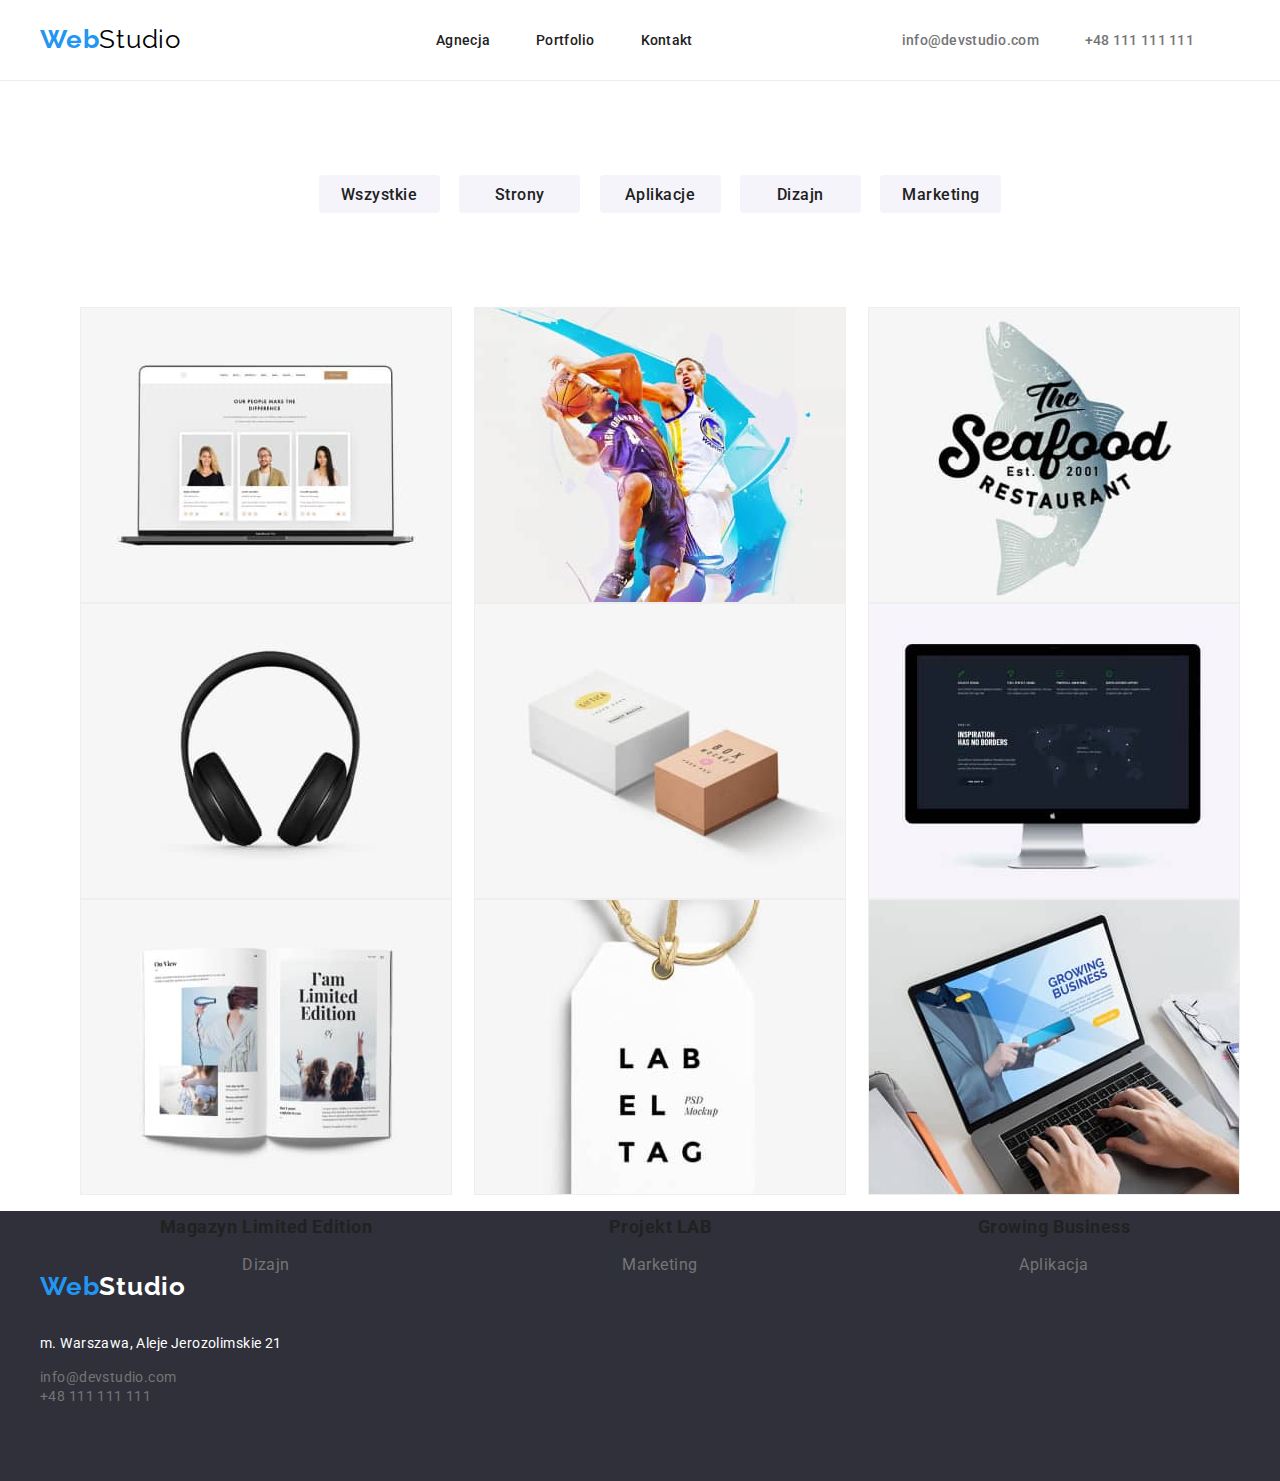
==== portfolio.html @ 0186d542 "Update style.css" ====
<!DOCTYPE html>
<html lang="pl">
  <head>
    <meta charset="UTF-8" />
    <meta http-equiv="X-UA-Compatible" content="IE=edge" />
    <meta name="viewport" content="width=device-width, initial-scale=1.0" />
    <title>Zadanie domowe studentów #1</title>
    <link rel="preconnect" href="https://fonts.googleapis.com" />
    <link rel="preconnect" href="https://fonts.gstatic.com" crossorigin />
    <link
      href="https://fonts.googleapis.com/css2?family=Raleway:wght@700&family=Roboto:wght@400;500;700;900&display=swap"
      rel="stylesheet"
    />
    <link href="css/style.css" rel="stylesheet" />
  </head>
  <body>
    <header class="headercomponents">
      <div class="container">
      <div class="header-wrapper">
      <a class="logo1" href="./index.html" title="WebStudio"
        ><span class="logoblue">Web</span>Studio</a
      >
      <nav class="navpadding">
        <ul class="menu">
          <li><a class="link1" href="/about" title="Agencja">Agnecja</a></li>
          <li>
            <a class="link1" href="portfolio.html" title="Portfolio"
              >Portfolio</a
            >
          </li>
          <li><a class="link1" href="/contact" title="Kontakt">Kontakt</a></li>
        </ul>
      </nav>
      <div class="contact">
        <ul class="menu">
          <li>
            <a class="link2" href="mailto:info@devstudio.com"
              >info@devstudio.com</a
            >
          </li>
          <li><a class="link2" href="tel:+48111111111">+48 111 111 111</a></li>
        </ul>
      </div>
    </div>
    </div>
    </header>

    <main>
      <section class="buttons">
        <div class="container">
          <ul class="list5">
            <li><button class="buttonlist" type="button">Wszystkie</button></li>
            <li><button class="buttonlist" type="button">Strony</button></li>
            <li><button class="buttonlist" type="button">Aplikacje</button></li>
            <li><button class="buttonlist" type="button">Dizajn</button></li>
            <li><button class="buttonlist" type="button">Marketing</button></li>
          </ul>
        </div>
      </section>
      <section>
        <div class="container">
          <!-- ukryć nazwę -->
          <h2 class="h2hide h2components">sekcja bez nazwy</h2>
          <ul class="list6">
            <li class="lioffer">
              <img
                src="images/photo8.jpg"
                width="370"
                height="294"
                alt="przykładowy projekt strony wyświetlany na ekranie laptopa"
              />
              <h3 class="h3portfolio">Technocrack</h3>
              <p class="psection5">Strona internetowa</p>
            </li>
            <li class="lioffer">
              <img
                src="images/photo9.jpg"
                width="370"
                height="294"
                alt="dwóch koszykarzy walczących o piłkę"
              />
              <h3 class="h3portfolio">Grafika New Orlean vs Golden Star</h3>
              <p class="psection5">Dizajn</p>
            </li>
            <li class="lioffer">
              <img
                src="images/photo10.jpg"
                width="370"
                height="294"
                alt="logo restauracji przedstawiające rybę i nazwę Seafood"
              />
              <h3 class="h3portfolio">Restauracja Seafood</h3>
              <p class="psection5">Aplikacja</p>
            </li>
            <li class="lioffer">
              <img
                src="images/photo11.jpg"
                width="370"
                height="294"
                alt="czarne słuchawki bezprzewodowe"
              />
              <h3 class="h3portfolio">Projekt Prime</h3>
              <p class="psection5">Marketing</p>
            </li>
            <li class="lioffer">
              <img
                src="images/photo12.jpg"
                width="370"
                height="294"
                alt="dwa pudełka, jedno białe, drugie brązowe"
              />
              <h3 class="h3portfolio">Projekt Boxes</h3>
              <p class="psection5">Aplikacja</p>
            </li>
            <li class="lioffer">
              <img
                src="images/photo13.jpg"
                width="370"
                height="294"
                alt="monitor komputerowy"
              />
              <h3 class="h3portfolio">Inspiration has no Borders</h3>
              <p class="psection5">Strona internetowa</p>
            </li>
            <li class="lioffer">
              <img
                src="images/photo14.jpg"
                width="370"
                height="294"
                alt="przykładowa rozkładówka katalogu"
              />
              <h3 class="h3portfolio">Magazyn Limited Edition</h3>
              <p class="psection5">Dizajn</p>
            </li>
            <li class="lioffer">
              <img
                src="images/photo15.jpg"
                width="370"
                height="294"
                alt="biała zawieszka z czarnymi literami"
              />
              <h3 class="h3portfolio">Projekt LAB</h3>
              <p class="psection5">Marketing</p>
            </li>
            <li class="lioffer">
              <img
                src="images/photo16.jpg"
                width="370"
                height="294"
                alt="ujęcie dłoni piszących po klawiaturze laptopa"
              />
              <h3 class="h3portfolio">Growing Business</h3>
              <p class="psection5">Aplikacja</p>
            </li>
          </ul>
        </div>
      </section>
    </main>
    <footer class="footercomponents">
      <div class="container">
      <a class="logo2" href="./index.html" title="WebStudio"
        ><span class="logoblue">Web</span>Studio</a
      >
      <address>
        <p class="address1">m. Warszawa, Aleje Jerozolimskie 21</p>
        <ul class="list4">
          <li>
            <a class="link3" href="mailto:info@devstudio.com"
              >info@devstudio.com</a
            >
          </li>
          <li><a class="link3" href="tel:+48111111111">+48 111 111 111</a></li>
        </ul>
      </address>
    </div>
    </footer>

  </body>
</html>
---- css/style.css ----
body {
  font-family: "Roboto", sans-serif;
  color: var(--logo1-color);
  margin: 0;
}

.container {
  margin: 0 auto;
  width: 100%;
  max-width: 1200px;
  padding: 0 15px;
}


.header-wrapper {
  display: flex;
  align-items: center;
  justify-content: space-between;
}

:root {
  --main-color: #ffffff;
  --background-color: #2f303a;
  --background2-color: #f5f4fa;
  --background3-color: #f5f4fa;
  --border-bottom-color: #ececec;
  --logo1-color: #000;
  --main2-color: #2196f3;
  --link1-color: #212121;
  --link2-color: #757575;
  --box-shadow: 0px 4px 4px rgba(0, 0, 0, 0.15);
  --box-shadow2: 0px 1px 3px rgba(0, 0, 0, 0.12),
    0px 1px 1px rgba(0, 0, 0, 0.14), 0px 2px 1px rgba(0, 0, 0, 0.2);
  --button-active-color: #21b4f3;
  --border-color: #eeeeee;
}

.headercomponents {
  color: var(--main-color);
  height: 80px;
  border-bottom-width: 1px;
  border-bottom-style: solid;
  border-bottom-color: var(--border-bottom-color);

}

a:hover {
  color: var(--main2-color);
  transition: all 0.3s;
}

.logo1 {
  font-family: "Raleway";
  font-size: 26px;
  letter-spacing: 0.03em;
  color: var(--logo1-color);
  text-decoration: none;
  padding-top: 24px;
  padding-bottom: 24px;
}

.logoblue {
  font-family: "Raleway";
  font-style: normal;
  font-weight: 700;
  font-size: 26px;
  letter-spacing: 0.03em;
  color: var(--main2-color);
  text-decoration: none;
}

/* .navpadding {
  padding-top: 16px;
  display: flex;
  
}

.contact {
  display: flex;
  padding-top: 16px;
} */

.menu {
  list-style-type: none;
  display: flex;
  flex-grow: 1;
  justify-content: space-between;
}
.list1 {
  list-style-type: none;
  display: flex;
  flex-grow: 1;
  justify-content: space-between;
  gap:calc(10%/ 4);

}

.list2 {
  list-style-type: none;
  display: flex;
  flex-grow: 1;
  justify-content: space-between;
}

.list3 {
  list-style-type: none;
  display: flex;
  flex-grow: 1;
  justify-content: space-between;
  gap:calc(10%/ 4);
}

.list4 {
  list-style-type: none;
  padding: 0%;
  
}


/* .section5 {
  width: 1170px;
  height: 1360px;
} */

.list5 {
  list-style-type: none;
  display: flex;
  justify-content: center;
  gap:calc(10%/ 5);
  margin: 94px;
}

.list6 {
  list-style-type: none;
  display: flex;
  justify-content: space-between;
  flex-wrap: wrap;
  flex-direction: row;
  /* max-width: 50%; */
  /* gap:calc(10% /3) */
}

.link1 {
  font-style: normal;
  font-weight: 500;
  font-size: 14px;
  letter-spacing: 0.02em;
  color: var(--link1-color);
  text-decoration: none;
  list-style-type: none;
  padding-top: 32px;
  padding-left: 46px;
}

.link2 {
  font-style: normal;
  font-weight: 500;
  font-size: 14px;
  letter-spacing: 0.02em;
  color: var(--link2-color);
  text-decoration: none;
  padding-top: 32px;
  padding-right: 46px;
}

.h1components {
  font-size: 44px;
  line-height: 60px;
  letter-spacing: 0.06em;
  color: var(--main-color);
  text-align: center;
  margin-top: auto;
  padding-top: 200px;
}

.section1 {
  background-color: var(--background-color);
}

.buttonmain {
  font-family: "Roboto", sans-serif;
  background-color: var(--main2-color);
  color: var(--main-color);
  font-weight: 700;
  font-size: 16px;
  letter-spacing: 0.06em;
  text-align: center;
  width: 200px;
  height: 50px;
  margin: 30px 500px 200px 500px;
  border: none;
  display: inline-block;
  cursor: pointer;
  box-shadow: var(--box-shadow);
  border-radius: 4px;
}
.buttonmain:active {
  background-color: var(--button-active-color);
}

/* .wrapper {
  display: flex;
} */
.section2 {
  padding-top: 94px;
  padding-bottom: 94px;
  background-color: var(--main-color);
}

.h2hide {
  display: none;
}

.h3left {
  color: var(--link1-color);
  font-weight: 700;
  font-size: 14px;
  letter-spacing: 0.03em;
}

.psection2 {
  font-weight: 400;
  font-size: 14px;
  letter-spacing: 0.03em;
  color: var(--link2-color);
  padding-top: 10px;
}

.h2components {
  font-size: 36px;
  text-align: center;
  letter-spacing: 0.03em;
  color: var(--link1-color);
  /* margin-top: 50px; */
  /* padding-bottom: 50px; */

}

.section3 {
  background-color: var(--main-color);
  padding-top: 94px;
  padding-bottom: 94px;
}

.section4 {
  background-color: var(--background2-color);
  padding-top: 94px;
  padding-bottom: 94px;}

.liteam {
  width: 270px;
  height: 368px;
  background: var(--main-color);
  box-shadow: var(--box-shadow2);
  border-radius: 0px 0px 4px 4px;
}

.psection4 {
  color: var(--link2-color);
  font-weight: 400;
  font-size: 16px;
  text-align: center;
  letter-spacing: 0.03em;
}

.h3center {
  color: var(--link1-color);
  font-size: 16px;
  letter-spacing: 0.03em;
  text-align: center;
  
}

.footercomponents {
  background-color: var(--background-color);
  padding-top: 60px;
  padding-bottom: 60px;
 
  
}

.logo2 {
  font-family: "Raleway";
  font-style: normal;
  font-weight: 700;
  font-size: 26px;
  letter-spacing: 0.03em;
  color: var(--main-color);
  text-decoration: none;
  
}

.logowhite {
  font-family: "Raleway";
  font-style: normal;
  font-weight: 700;
  font-size: 26px;
  letter-spacing: 0.03em;
  color: var(--main2-color);
  text-decoration: none;
}

.link3 {
  font-style: normal;
  font-weight: 400;
  font-size: 14px;
  letter-spacing: 0.03em;
  color: var(--link2-color);
  text-decoration: none;
  
}

.address1 {
  font-style: normal;
  font-weight: 400;
  font-size: 14px;
  letter-spacing: 0.03em;
  color: var(--main-color);
  padding-top: 20px;
}



.buttonlist {
  font-family: "Roboto", sans-serif;
  background-color: var(--background3-color);
  color: var(--link1-color);
  font-weight: 500;
  font-size: 16px;
  letter-spacing: 0.03em;
  text-align: center;
  width: 121px;
  height: 38px;
  border: none;
  display: inline-block;
  cursor: pointer;
  border-radius: 4px;
}

.buttonlist:hover {
  background-color: var(--main2-color);
  color: var(--main-color);
  box-shadow: 0px 4px 4px rgba(0, 0, 0, 0.15);
}

.lioffer {
  width: 370px;
  height: 294px;
  background: var(--main-color);
  border: 1px solid var(--border-color);
}

.h3portfolio {
  color: var(--link1-color);
  font-size: 18px;
  letter-spacing: 0.03em;
  text-align: center;
}

.psection5 {
  color: var(--link2-color);
  font-weight: 400;
  font-size: 16px;
  text-align: center;
  letter-spacing: 0.03em;
}
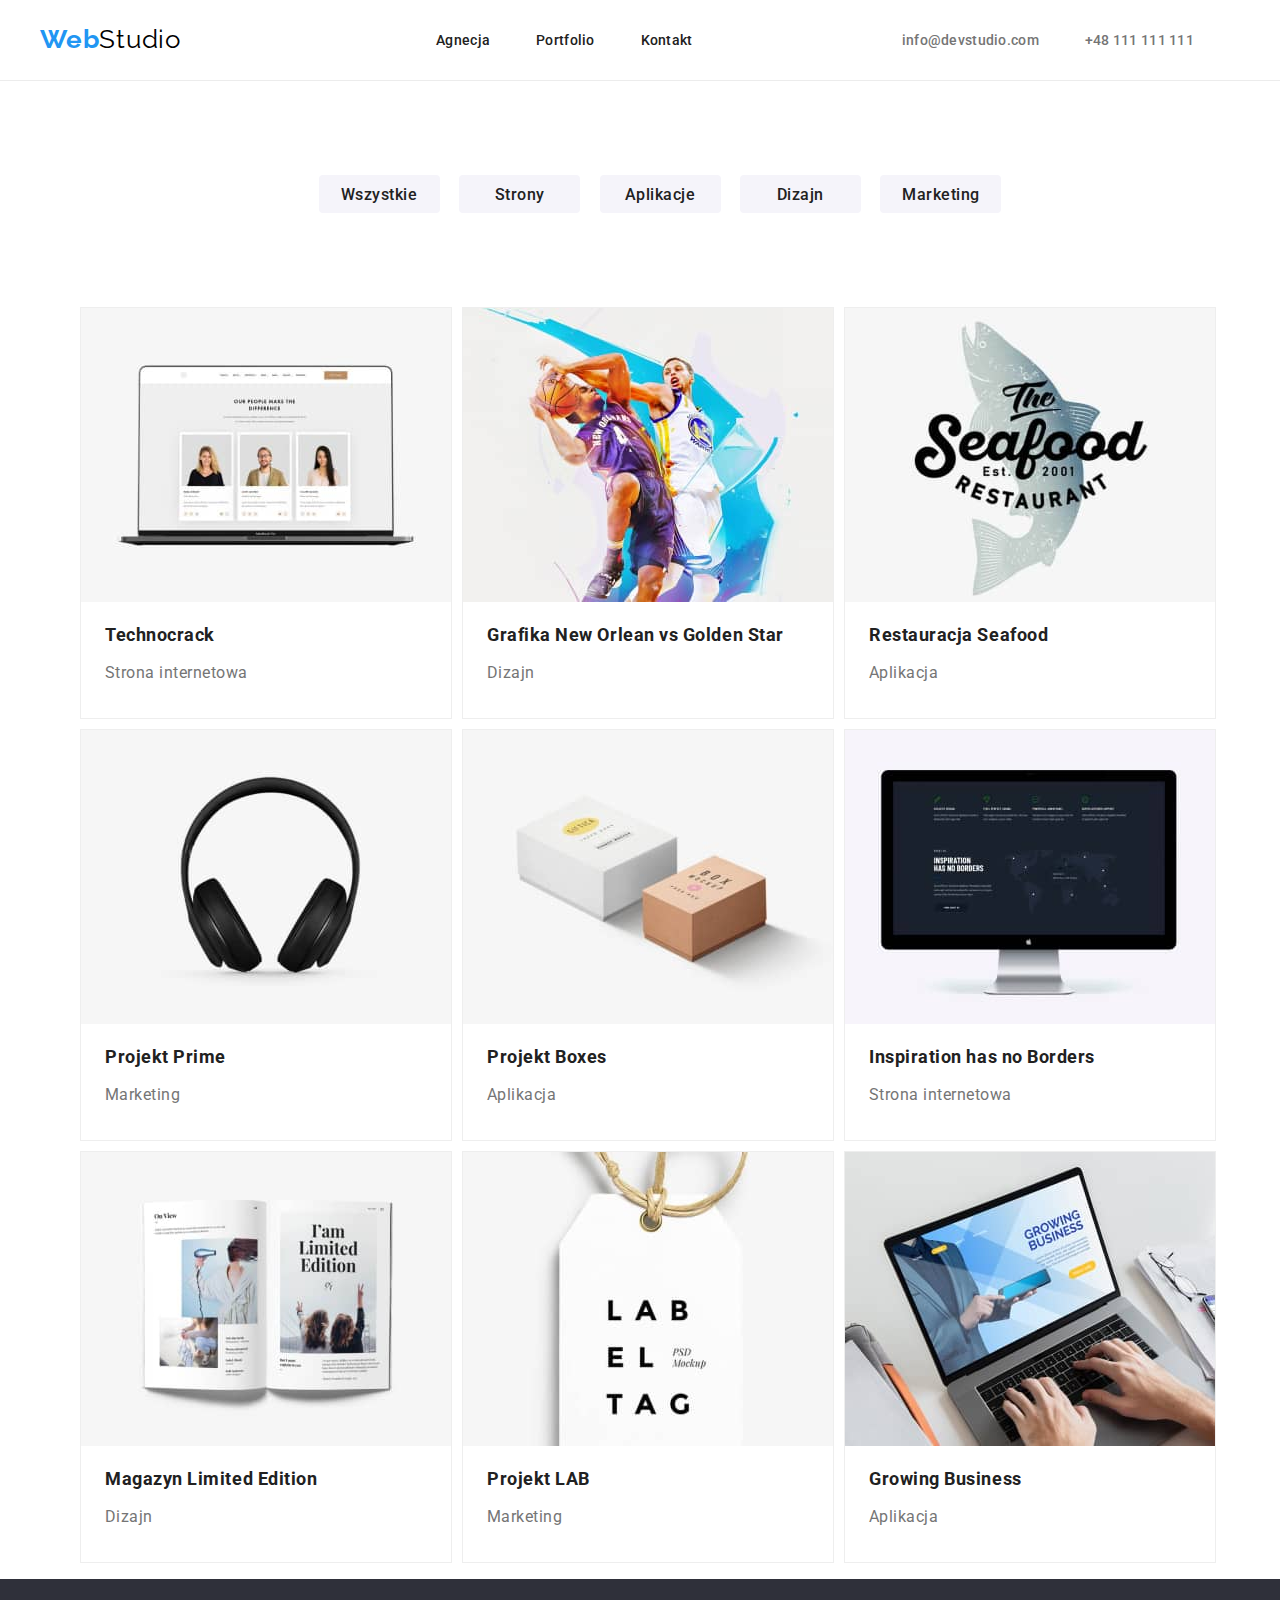
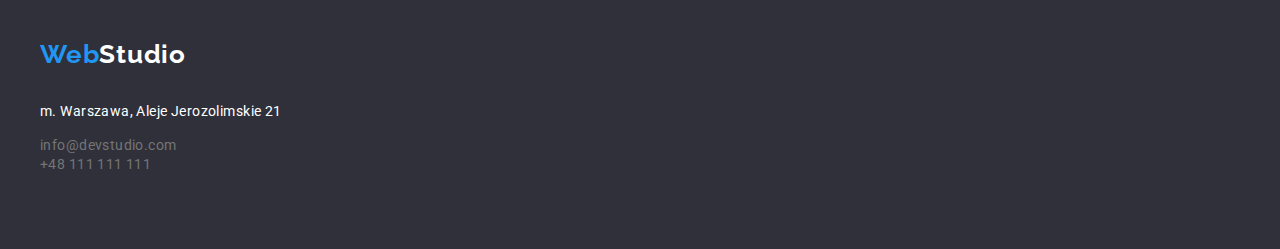
==== commit 9f30dec9: "Update index.html" ====
--- a/portfolio.html
+++ b/portfolio.html
@@ -16,33 +16,39 @@
   <body>
     <header class="headercomponents">
       <div class="container">
-      <div class="header-wrapper">
-      <a class="logo1" href="./index.html" title="WebStudio"
-        ><span class="logoblue">Web</span>Studio</a
-      >
-      <nav class="navpadding">
-        <ul class="menu">
-          <li><a class="link1" href="/about" title="Agencja">Agnecja</a></li>
-          <li>
-            <a class="link1" href="portfolio.html" title="Portfolio"
-              >Portfolio</a
-            >
-          </li>
-          <li><a class="link1" href="/contact" title="Kontakt">Kontakt</a></li>
-        </ul>
-      </nav>
-      <div class="contact">
-        <ul class="menu">
-          <li>
-            <a class="link2" href="mailto:info@devstudio.com"
-              >info@devstudio.com</a
-            >
-          </li>
-          <li><a class="link2" href="tel:+48111111111">+48 111 111 111</a></li>
-        </ul>
+        <div class="header-wrapper">
+          <a class="logo1" href="./index.html" title="WebStudio"
+            ><span class="logoblue">Web</span>Studio</a
+          >
+          <nav class="navpadding">
+            <ul class="menu">
+              <li>
+                <a class="link1" href="/about" title="Agencja">Agnecja</a>
+              </li>
+              <li>
+                <a class="link1" href="portfolio.html" title="Portfolio"
+                  >Portfolio</a
+                >
+              </li>
+              <li>
+                <a class="link1" href="/contact" title="Kontakt">Kontakt</a>
+              </li>
+            </ul>
+          </nav>
+          <div class="contact">
+            <ul class="menu">
+              <li>
+                <a class="link2" href="mailto:info@devstudio.com"
+                  >info@devstudio.com</a
+                >
+              </li>
+              <li>
+                <a class="link2" href="tel:+48111111111">+48 111 111 111</a>
+              </li>
+            </ul>
+          </div>
+        </div>
       </div>
-    </div>
-    </div>
     </header>
 
     <main>
@@ -158,22 +164,23 @@
     </main>
     <footer class="footercomponents">
       <div class="container">
-      <a class="logo2" href="./index.html" title="WebStudio"
-        ><span class="logoblue">Web</span>Studio</a
-      >
-      <address>
-        <p class="address1">m. Warszawa, Aleje Jerozolimskie 21</p>
-        <ul class="list4">
-          <li>
-            <a class="link3" href="mailto:info@devstudio.com"
-              >info@devstudio.com</a
-            >
-          </li>
-          <li><a class="link3" href="tel:+48111111111">+48 111 111 111</a></li>
-        </ul>
-      </address>
-    </div>
+        <a class="logo2" href="./index.html" title="WebStudio"
+          ><span class="logoblue">Web</span>Studio</a
+        >
+        <address>
+          <p class="address1">m. Warszawa, Aleje Jerozolimskie 21</p>
+          <ul class="list4">
+            <li>
+              <a class="link3" href="mailto:info@devstudio.com"
+                >info@devstudio.com</a
+              >
+            </li>
+            <li>
+              <a class="link3" href="tel:+48111111111">+48 111 111 111</a>
+            </li>
+          </ul>
+        </address>
+      </div>
     </footer>
-
   </body>
 </html>
--- a/css/style.css
+++ b/css/style.css
@@ -10,7 +10,6 @@
   max-width: 1200px;
   padding: 0 15px;
 }
-
 
 .header-wrapper {
   display: flex;
@@ -41,7 +40,6 @@
   border-bottom-width: 1px;
   border-bottom-style: solid;
   border-bottom-color: var(--border-bottom-color);
-
 }
 
 a:hover {
@@ -91,8 +89,7 @@
   display: flex;
   flex-grow: 1;
   justify-content: space-between;
-  gap:calc(10%/ 4);
-
+  gap: calc(10% / 4);
 }
 
 .list2 {
@@ -107,15 +104,13 @@
   display: flex;
   flex-grow: 1;
   justify-content: space-between;
-  gap:calc(10%/ 4);
+  gap: calc(10% / 4);
 }
 
 .list4 {
   list-style-type: none;
   padding: 0%;
-  
-}
-
+}
 
 /* .section5 {
   width: 1170px;
@@ -126,18 +121,47 @@
   list-style-type: none;
   display: flex;
   justify-content: center;
-  gap:calc(10%/ 5);
+  gap: calc(10% / 5);
   margin: 94px;
 }
 
 .list6 {
   list-style-type: none;
   display: flex;
-  justify-content: space-between;
+  /* justify-content: space-between; */
   flex-wrap: wrap;
-  flex-direction: row;
+  gap: 10px;
+  /* flex-direction: row; */
+  /* gap:calc((100% - 60px) / 3); */
   /* max-width: 50%; */
   /* gap:calc(10% /3) */
+}
+
+.lioffer {
+  /* width: 370px;
+  height: 294px; */
+  background: var(--main-color);
+  border: 1px solid var(--border-color);
+  padding-bottom: 20px;
+  /* padding-bottom: 150px; */
+  flex-basis: calc((100% - 60px) / 3);
+}
+
+.h3portfolio {
+  color: var(--link1-color);
+  font-size: 18px;
+  letter-spacing: 0.03em;
+  text-align: left;
+  padding-left: 24px;
+}
+
+.psection5 {
+  color: var(--link2-color);
+  font-weight: 400;
+  font-size: 16px;
+  letter-spacing: 0.03em;
+  text-align: left;
+  padding-left: 24px;
 }
 
 .link1 {
@@ -233,7 +257,6 @@
   color: var(--link1-color);
   /* margin-top: 50px; */
   /* padding-bottom: 50px; */
-
 }
 
 .section3 {
@@ -245,7 +268,8 @@
 .section4 {
   background-color: var(--background2-color);
   padding-top: 94px;
-  padding-bottom: 94px;}
+  padding-bottom: 94px;
+}
 
 .liteam {
   width: 270px;
@@ -268,15 +292,12 @@
   font-size: 16px;
   letter-spacing: 0.03em;
   text-align: center;
-  
 }
 
 .footercomponents {
   background-color: var(--background-color);
   padding-top: 60px;
   padding-bottom: 60px;
- 
-  
 }
 
 .logo2 {
@@ -287,7 +308,6 @@
   letter-spacing: 0.03em;
   color: var(--main-color);
   text-decoration: none;
-  
 }
 
 .logowhite {
@@ -307,7 +327,6 @@
   letter-spacing: 0.03em;
   color: var(--link2-color);
   text-decoration: none;
-  
 }
 
 .address1 {
@@ -318,8 +337,6 @@
   color: var(--main-color);
   padding-top: 20px;
 }
-
-
 
 .buttonlist {
   font-family: "Roboto", sans-serif;
@@ -342,25 +359,3 @@
   color: var(--main-color);
   box-shadow: 0px 4px 4px rgba(0, 0, 0, 0.15);
 }
-
-.lioffer {
-  width: 370px;
-  height: 294px;
-  background: var(--main-color);
-  border: 1px solid var(--border-color);
-}
-
-.h3portfolio {
-  color: var(--link1-color);
-  font-size: 18px;
-  letter-spacing: 0.03em;
-  text-align: center;
-}
-
-.psection5 {
-  color: var(--link2-color);
-  font-weight: 400;
-  font-size: 16px;
-  text-align: center;
-  letter-spacing: 0.03em;
-}
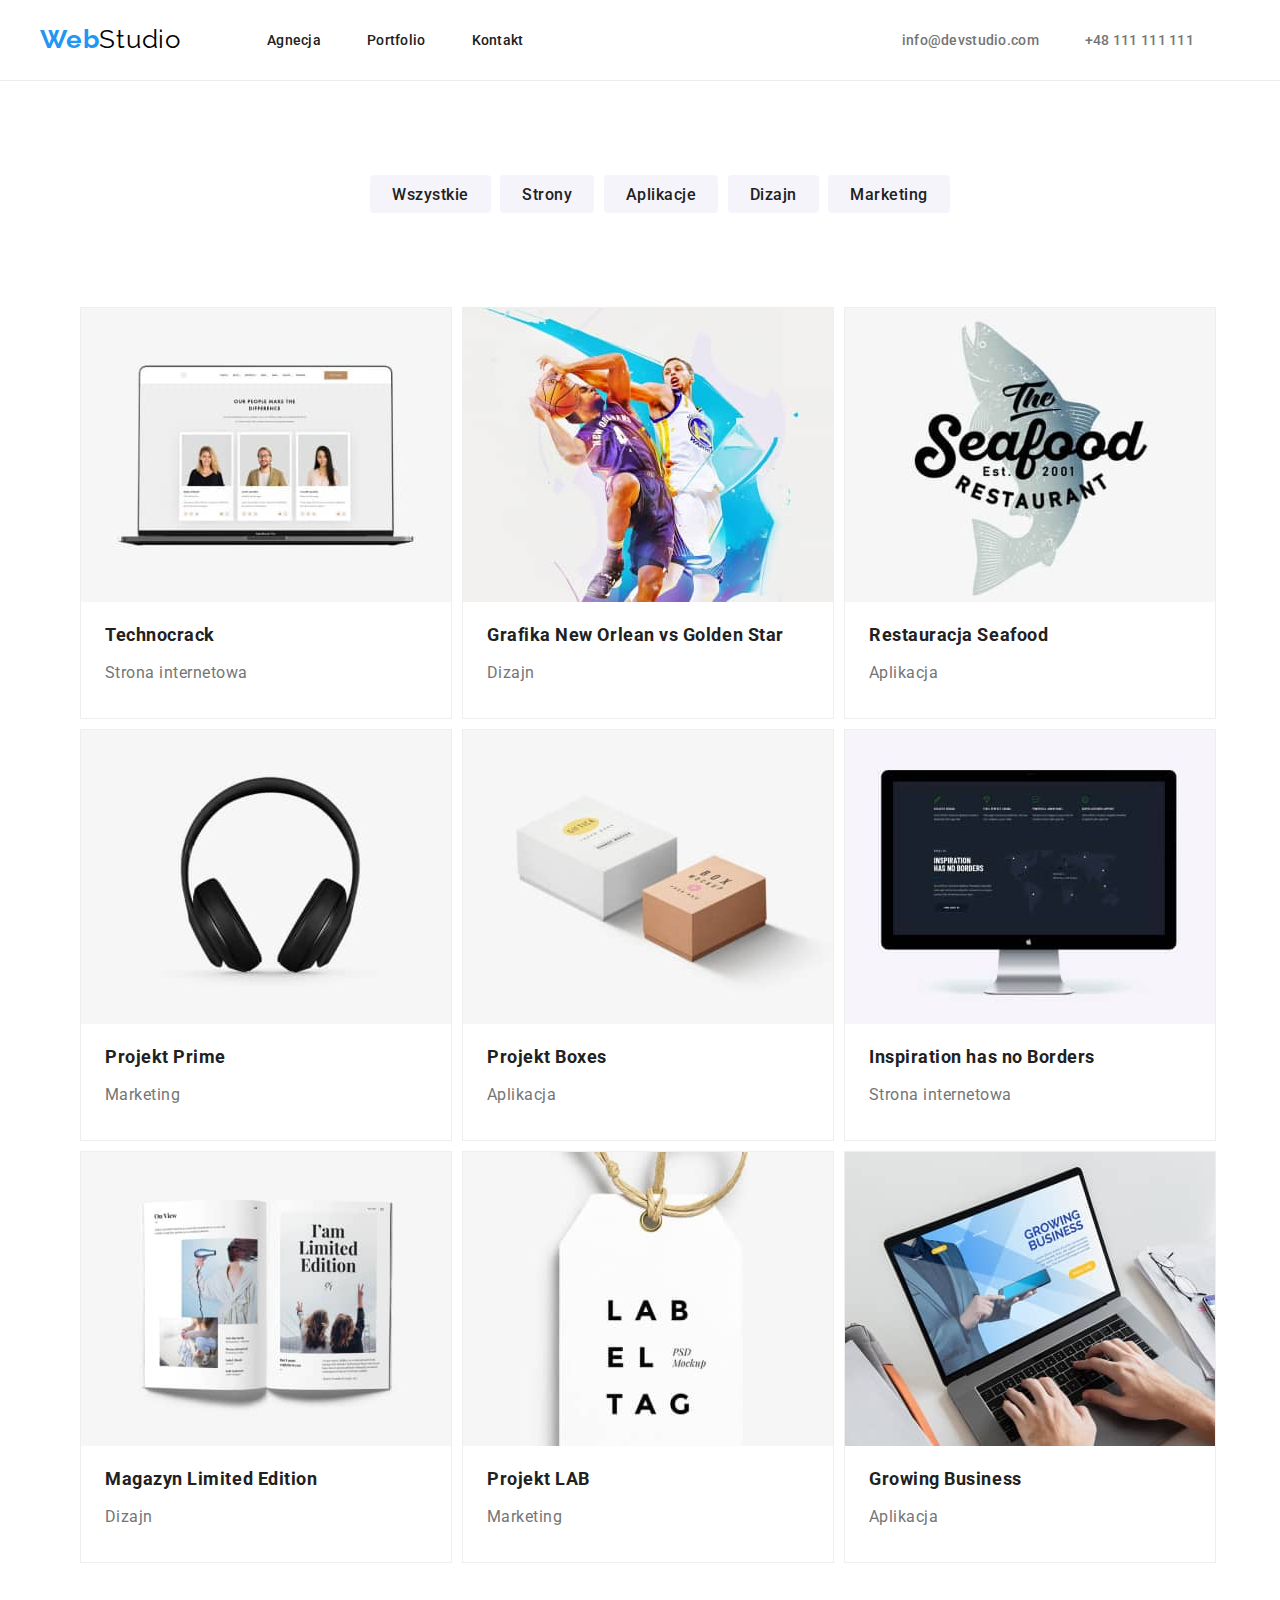
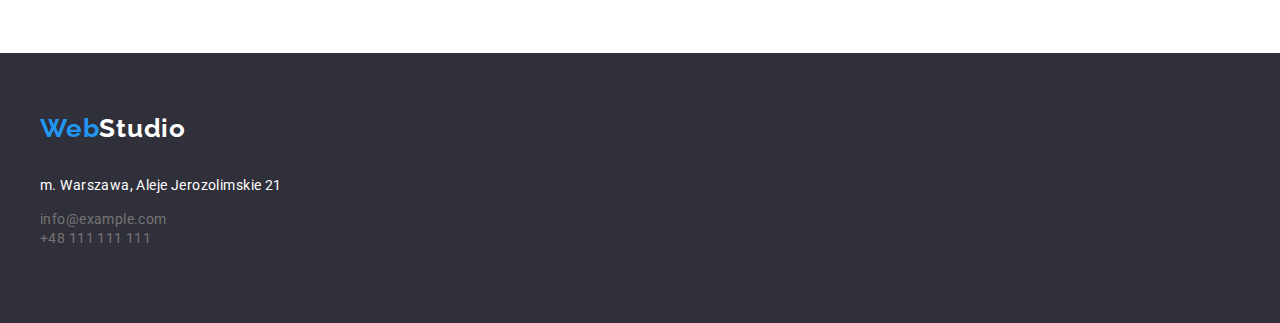
==== commit 0359981a: "Update index.html" ====
--- a/portfolio.html
+++ b/portfolio.html
@@ -4,6 +4,10 @@
     <meta charset="UTF-8" />
     <meta http-equiv="X-UA-Compatible" content="IE=edge" />
     <meta name="viewport" content="width=device-width, initial-scale=1.0" />
+    <link
+      rel="stylesheet"
+      href="node_modules/modern-normalize/modern-normalize.css"
+    />
     <title>Zadanie domowe studentów #1</title>
     <link rel="preconnect" href="https://fonts.googleapis.com" />
     <link rel="preconnect" href="https://fonts.gstatic.com" crossorigin />
@@ -16,36 +20,38 @@
   <body>
     <header class="headercomponents">
       <div class="container">
-        <div class="header-wrapper">
+        <div class="header-wrapper1">
           <a class="logo1" href="./index.html" title="WebStudio"
             ><span class="logoblue">Web</span>Studio</a
           >
-          <nav class="navpadding">
-            <ul class="menu">
-              <li>
-                <a class="link1" href="/about" title="Agencja">Agnecja</a>
-              </li>
-              <li>
-                <a class="link1" href="portfolio.html" title="Portfolio"
-                  >Portfolio</a
-                >
-              </li>
-              <li>
-                <a class="link1" href="/contact" title="Kontakt">Kontakt</a>
-              </li>
-            </ul>
-          </nav>
-          <div class="contact">
-            <ul class="menu">
-              <li>
-                <a class="link2" href="mailto:info@devstudio.com"
-                  >info@devstudio.com</a
-                >
-              </li>
-              <li>
-                <a class="link2" href="tel:+48111111111">+48 111 111 111</a>
-              </li>
-            </ul>
+          <div class="header-wrapper2">
+            <nav>
+              <ul class="menu">
+                <li>
+                  <a class="link1" href="/about" title="Agencja">Agnecja</a>
+                </li>
+                <li>
+                  <a class="link1" href="portfolio.html" title="Portfolio"
+                    >Portfolio</a
+                  >
+                </li>
+                <li>
+                  <a class="link1" href="/contact" title="Kontakt">Kontakt</a>
+                </li>
+              </ul>
+            </nav>
+            <div>
+              <ul class="menu">
+                <li>
+                  <a class="link2" href="mailto:info@devstudio.com"
+                    >info@devstudio.com</a
+                  >
+                </li>
+                <li>
+                  <a class="link2" href="tel:+48111111111">+48 111 111 111</a>
+                </li>
+              </ul>
+            </div>
           </div>
         </div>
       </div>
@@ -63,10 +69,10 @@
           </ul>
         </div>
       </section>
-      <section>
+      <section class="section5">
         <div class="container">
           <!-- ukryć nazwę -->
-          <h2 class="h2hide h2components">sekcja bez nazwy</h2>
+          <h2 class="h2hide">sekcja bez nazwy</h2>
           <ul class="list6">
             <li class="lioffer">
               <img
@@ -171,8 +177,8 @@
           <p class="address1">m. Warszawa, Aleje Jerozolimskie 21</p>
           <ul class="list4">
             <li>
-              <a class="link3" href="mailto:info@devstudio.com"
-                >info@devstudio.com</a
+              <a class="link3" href="mailto:info@example.com"
+                >info@example.com</a
               >
             </li>
             <li>
--- a/css/style.css
+++ b/css/style.css
@@ -9,12 +9,6 @@
   width: 100%;
   max-width: 1200px;
   padding: 0 15px;
-}
-
-.header-wrapper {
-  display: flex;
-  align-items: center;
-  justify-content: space-between;
 }
 
 :root {
@@ -34,6 +28,19 @@
   --border-color: #eeeeee;
 }
 
+.header-wrapper1 {
+  display: flex;
+  align-items: center;
+  justify-content: space-between;
+}
+
+.header-wrapper2 {
+  display: flex;
+  align-items: center;
+  justify-content: space-between;
+  flex-grow: 1;
+}
+
 .headercomponents {
   color: var(--main-color);
   height: 80px;
@@ -67,17 +74,6 @@
   text-decoration: none;
 }
 
-/* .navpadding {
-  padding-top: 16px;
-  display: flex;
-  
-}
-
-.contact {
-  display: flex;
-  padding-top: 16px;
-} */
-
 .menu {
   list-style-type: none;
   display: flex;
@@ -112,38 +108,29 @@
   padding: 0%;
 }
 
-/* .section5 {
-  width: 1170px;
-  height: 1360px;
-} */
+.section5 {
+  margin-bottom: 90px;
+}
 
 .list5 {
   list-style-type: none;
   display: flex;
   justify-content: center;
-  gap: calc(10% / 5);
+  gap: calc(5% / 5);
   margin: 94px;
 }
 
 .list6 {
   list-style-type: none;
   display: flex;
-  /* justify-content: space-between; */
   flex-wrap: wrap;
   gap: 10px;
-  /* flex-direction: row; */
-  /* gap:calc((100% - 60px) / 3); */
-  /* max-width: 50%; */
-  /* gap:calc(10% /3) */
 }
 
 .lioffer {
-  /* width: 370px;
-  height: 294px; */
   background: var(--main-color);
   border: 1px solid var(--border-color);
   padding-bottom: 20px;
-  /* padding-bottom: 150px; */
   flex-basis: calc((100% - 60px) / 3);
 }
 
@@ -222,12 +209,8 @@
   background-color: var(--button-active-color);
 }
 
-/* .wrapper {
-  display: flex;
-} */
 .section2 {
-  padding-top: 94px;
-  padding-bottom: 94px;
+  margin-top: 94px;
   background-color: var(--main-color);
 }
 
@@ -255,19 +238,16 @@
   text-align: center;
   letter-spacing: 0.03em;
   color: var(--link1-color);
-  /* margin-top: 50px; */
-  /* padding-bottom: 50px; */
+  padding-top: 94px;
 }
 
 .section3 {
   background-color: var(--main-color);
-  padding-top: 94px;
-  padding-bottom: 94px;
+  margin-bottom: 94px;
 }
 
 .section4 {
   background-color: var(--background2-color);
-  padding-top: 94px;
   padding-bottom: 94px;
 }
 
@@ -346,8 +326,9 @@
   font-size: 16px;
   letter-spacing: 0.03em;
   text-align: center;
-  width: 121px;
   height: 38px;
+  padding-left: 22px;
+  padding-right: 22px;
   border: none;
   display: inline-block;
   cursor: pointer;
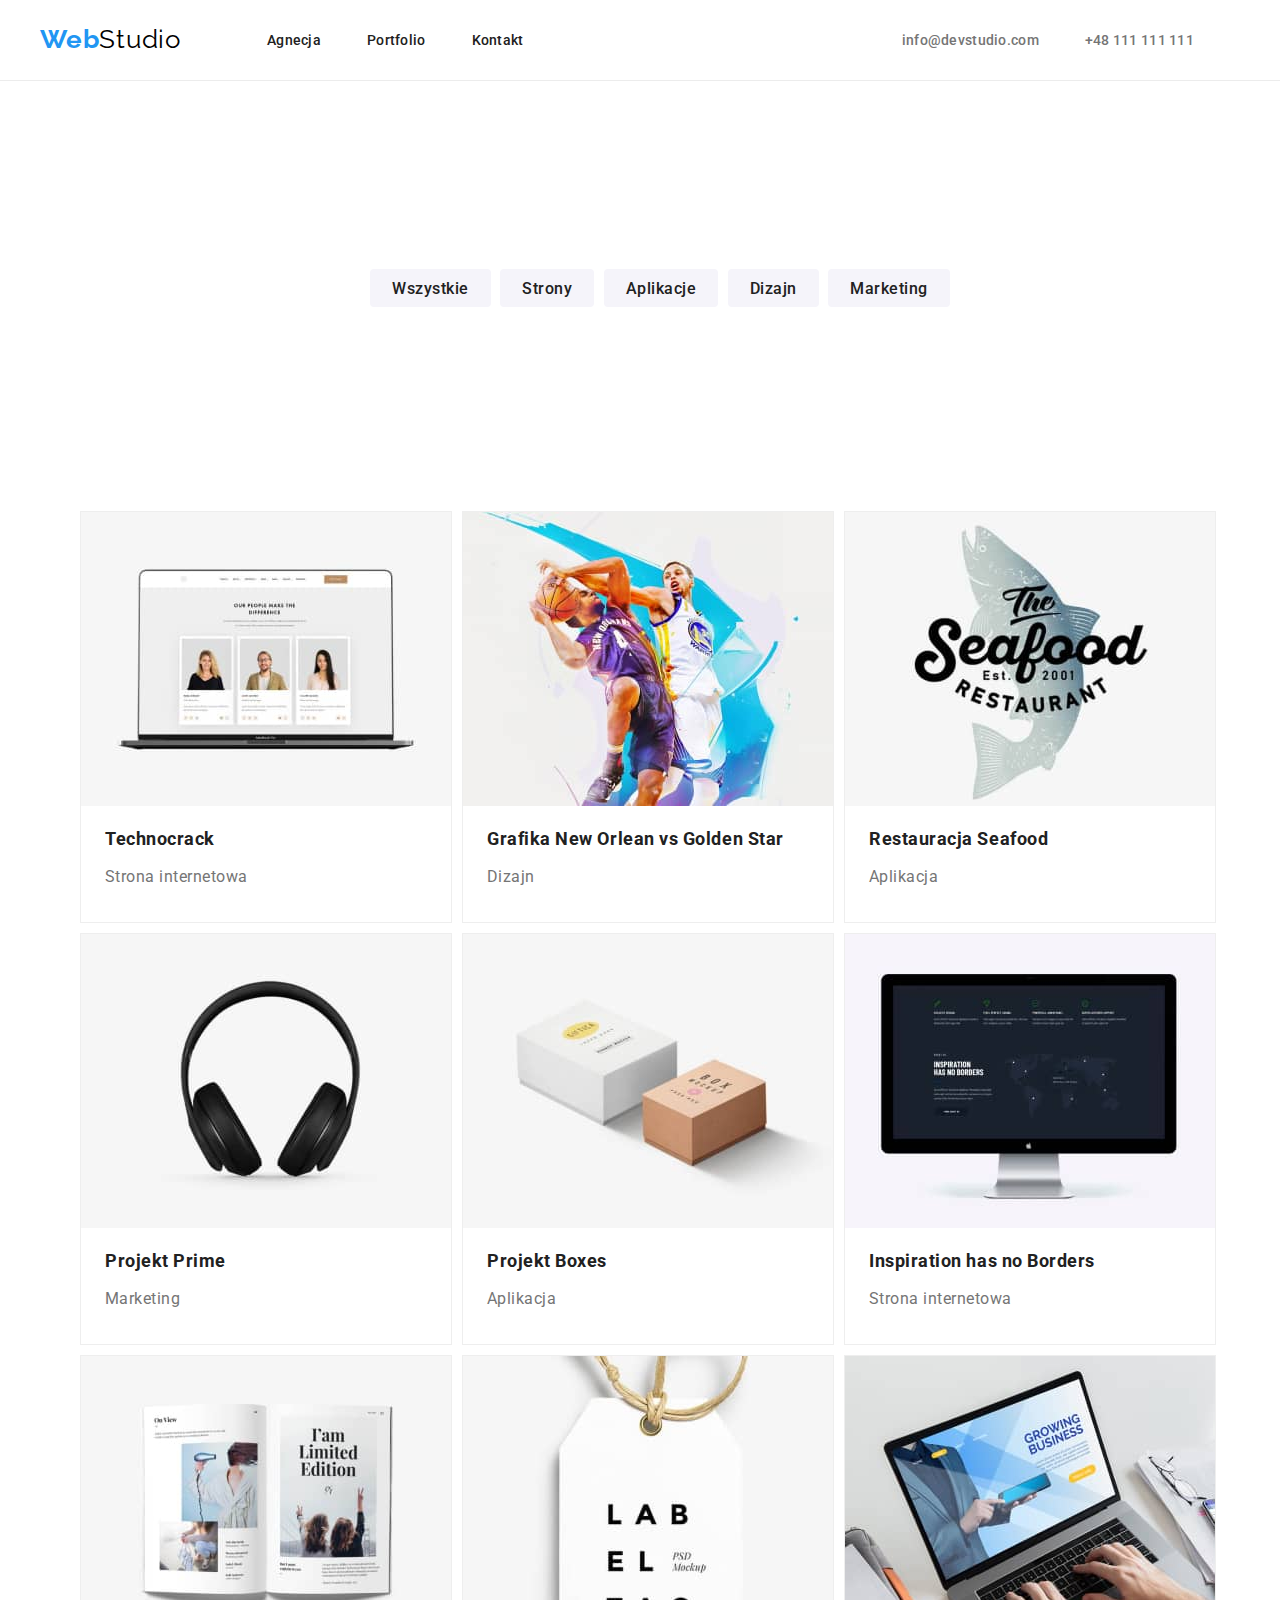
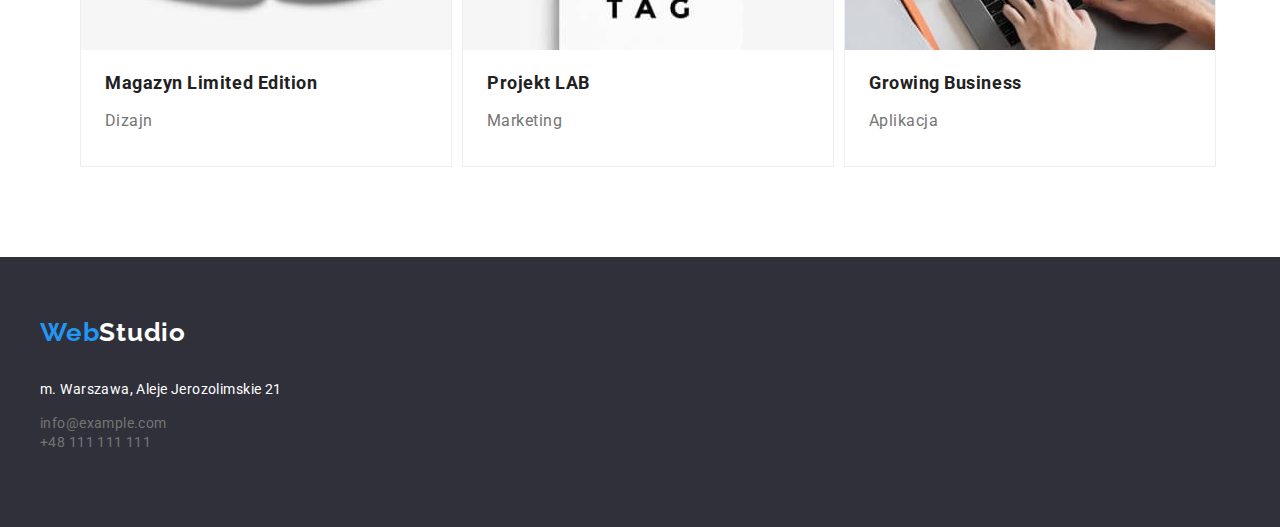
==== commit 5026e536: "Update amendments" ====
--- a/portfolio.html
+++ b/portfolio.html
@@ -4,10 +4,7 @@
     <meta charset="UTF-8" />
     <meta http-equiv="X-UA-Compatible" content="IE=edge" />
     <meta name="viewport" content="width=device-width, initial-scale=1.0" />
-    <link
-      rel="stylesheet"
-      href="node_modules/modern-normalize/modern-normalize.css"
-    />
+    <link rel="stylesheet" />
     <title>Zadanie domowe studentów #1</title>
     <link rel="preconnect" href="https://fonts.googleapis.com" />
     <link rel="preconnect" href="https://fonts.gstatic.com" crossorigin />
@@ -58,7 +55,7 @@
     </header>
 
     <main>
-      <section class="buttons">
+      <section class="section">
         <div class="container">
           <ul class="list5">
             <li><button class="buttonlist" type="button">Wszystkie</button></li>
--- a/css/style.css
+++ b/css/style.css
@@ -1,7 +1,128 @@
+/*! modern-normalize v1.1.0 | MIT License | https://github.com/sindresorhus/modern-normalize */
+/* *,
+::after,
+::before {
+  box-sizing: border-box;
+}
+html {
+  -moz-tab-size: 4;
+  tab-size: 4;
+}
+html {
+  line-height: 1.15;
+  -webkit-text-size-adjust: 100%;
+}
+body {
+  margin: 0;
+}
+body {
+  font-family: system-ui, -apple-system, "Segoe UI", Roboto, Helvetica, Arial,
+    sans-serif, "Apple Color Emoji", "Segoe UI Emoji";
+}
+hr {
+  height: 0;
+  color: inherit;
+}
+abbr[title] {
+  text-decoration: underline dotted;
+}
+b,
+strong {
+  font-weight: bolder;
+}
+code,
+kbd,
+pre,
+samp {
+  font-family: ui-monospace, SFMono-Regular, Consolas, "Liberation Mono", Menlo,
+    monospace;
+  font-size: 1em;
+}
+small {
+  font-size: 80%;
+}
+sub,
+sup {
+  font-size: 75%;
+  line-height: 0;
+  position: relative;
+  vertical-align: baseline;
+}
+sub {
+  bottom: -0.25em;
+}
+sup {
+  top: -0.5em;
+}
+table {
+  text-indent: 0;
+  border-color: inherit;
+}
+button,
+input,
+optgroup,
+select,
+textarea {
+  font-family: inherit;
+  font-size: 100%;
+  line-height: 1.15;
+  margin: 0;
+}
+button,
+select {
+  text-transform: none;
+}
+[type="button"],
+[type="reset"],
+[type="submit"],
+button {
+  -webkit-appearance: button;
+}
+::-moz-focus-inner {
+  border-style: none;
+  padding: 0;
+}
+:-moz-focusring {
+  outline: 1px dotted ButtonText;
+}
+:-moz-ui-invalid {
+  box-shadow: none;
+}
+legend {
+  padding: 0;
+}
+progress {
+  vertical-align: baseline;
+}
+::-webkit-inner-spin-button,
+::-webkit-outer-spin-button {
+  height: auto;
+}
+[type="search"] {
+  -webkit-appearance: textfield;
+  outline-offset: -2px;
+}
+::-webkit-search-decoration {
+  -webkit-appearance: none;
+}
+::-webkit-file-upload-button {
+  -webkit-appearance: button;
+  font: inherit;
+}
+summary {
+  display: list-item;
+} */
+
 body {
   font-family: "Roboto", sans-serif;
   color: var(--logo1-color);
   margin: 0;
+}
+
+::after,
+::before {
+  margin: 0;
+  padding: 0;
 }
 
 .container {
@@ -9,6 +130,10 @@
   width: 100%;
   max-width: 1200px;
   padding: 0 15px;
+}
+
+.section {
+  padding: 94px 0;
 }
 
 :root {
@@ -80,27 +205,21 @@
   flex-grow: 1;
   justify-content: space-between;
 }
+
 .list1 {
   list-style-type: none;
   display: flex;
+  /* flex-grow: 1; */
+  justify-content: space-between;
+  gap: 30px;
+}
+
+.list2 {
+  list-style-type: none;
+  display: flex;
   flex-grow: 1;
   justify-content: space-between;
-  gap: calc(10% / 4);
-}
-
-.list2 {
-  list-style-type: none;
-  display: flex;
-  flex-grow: 1;
-  justify-content: space-between;
-}
-
-.list3 {
-  list-style-type: none;
-  display: flex;
-  flex-grow: 1;
-  justify-content: space-between;
-  gap: calc(10% / 4);
+  gap: 30px;
 }
 
 .list4 {
@@ -110,6 +229,9 @@
 
 .section5 {
   margin-bottom: 90px;
+}
+
+.section-buttons {
 }
 
 .list5 {
@@ -186,6 +308,7 @@
 
 .section1 {
   background-color: var(--background-color);
+  padding: 94px 0;
 }
 
 .buttonmain {
@@ -196,11 +319,15 @@
   font-size: 16px;
   letter-spacing: 0.06em;
   text-align: center;
-  width: 200px;
-  height: 50px;
-  margin: 30px 500px 200px 500px;
+  /* width: 200px;
+  height: 50px; */
+  padding: 10px 41px 10px 41px;
+  /* margin: 30px 500px 200px 500px; */
+  margin-left: auto;
+  margin-right: auto;
+  display: block;
   border: none;
-  display: inline-block;
+  /* display: inline-block; */
   cursor: pointer;
   box-shadow: var(--box-shadow);
   border-radius: 4px;
@@ -210,8 +337,9 @@
 }
 
 .section2 {
-  margin-top: 94px;
+  /* margin-top: 94px; */
   background-color: var(--main-color);
+  padding: 94px 0;
 }
 
 .h2hide {
@@ -230,7 +358,8 @@
   font-size: 14px;
   letter-spacing: 0.03em;
   color: var(--link2-color);
-  padding-top: 10px;
+  /* text-align: justify; */
+  /* padding-top: 10px; */
 }
 
 .h2components {
@@ -238,25 +367,34 @@
   text-align: center;
   letter-spacing: 0.03em;
   color: var(--link1-color);
-  padding-top: 94px;
+  /* padding-top: 94px; */
 }
 
 .section3 {
   background-color: var(--main-color);
-  margin-bottom: 94px;
+  padding: 94px 0;
 }
 
 .section4 {
   background-color: var(--background2-color);
-  padding-bottom: 94px;
+  padding: 94px 0;
+}
+
+.list3 {
+  list-style-type: none;
+  display: flex;
+  flex-wrap: wrap;
+  justify-content: space-between;
+  padding: 0;
+  gap: 30px;
 }
 
 .liteam {
-  width: 270px;
-  height: 368px;
   background: var(--main-color);
   box-shadow: var(--box-shadow2);
   border-radius: 0px 0px 4px 4px;
+  padding-bottom: 30px;
+  /* flex-basis: calc((100% - 60px) / 4);  */
 }
 
 .psection4 {
@@ -265,6 +403,7 @@
   font-size: 16px;
   text-align: center;
   letter-spacing: 0.03em;
+  margin: 0;
 }
 
 .h3center {
@@ -272,6 +411,7 @@
   font-size: 16px;
   letter-spacing: 0.03em;
   text-align: center;
+  margin: 0;
 }
 
 .footercomponents {
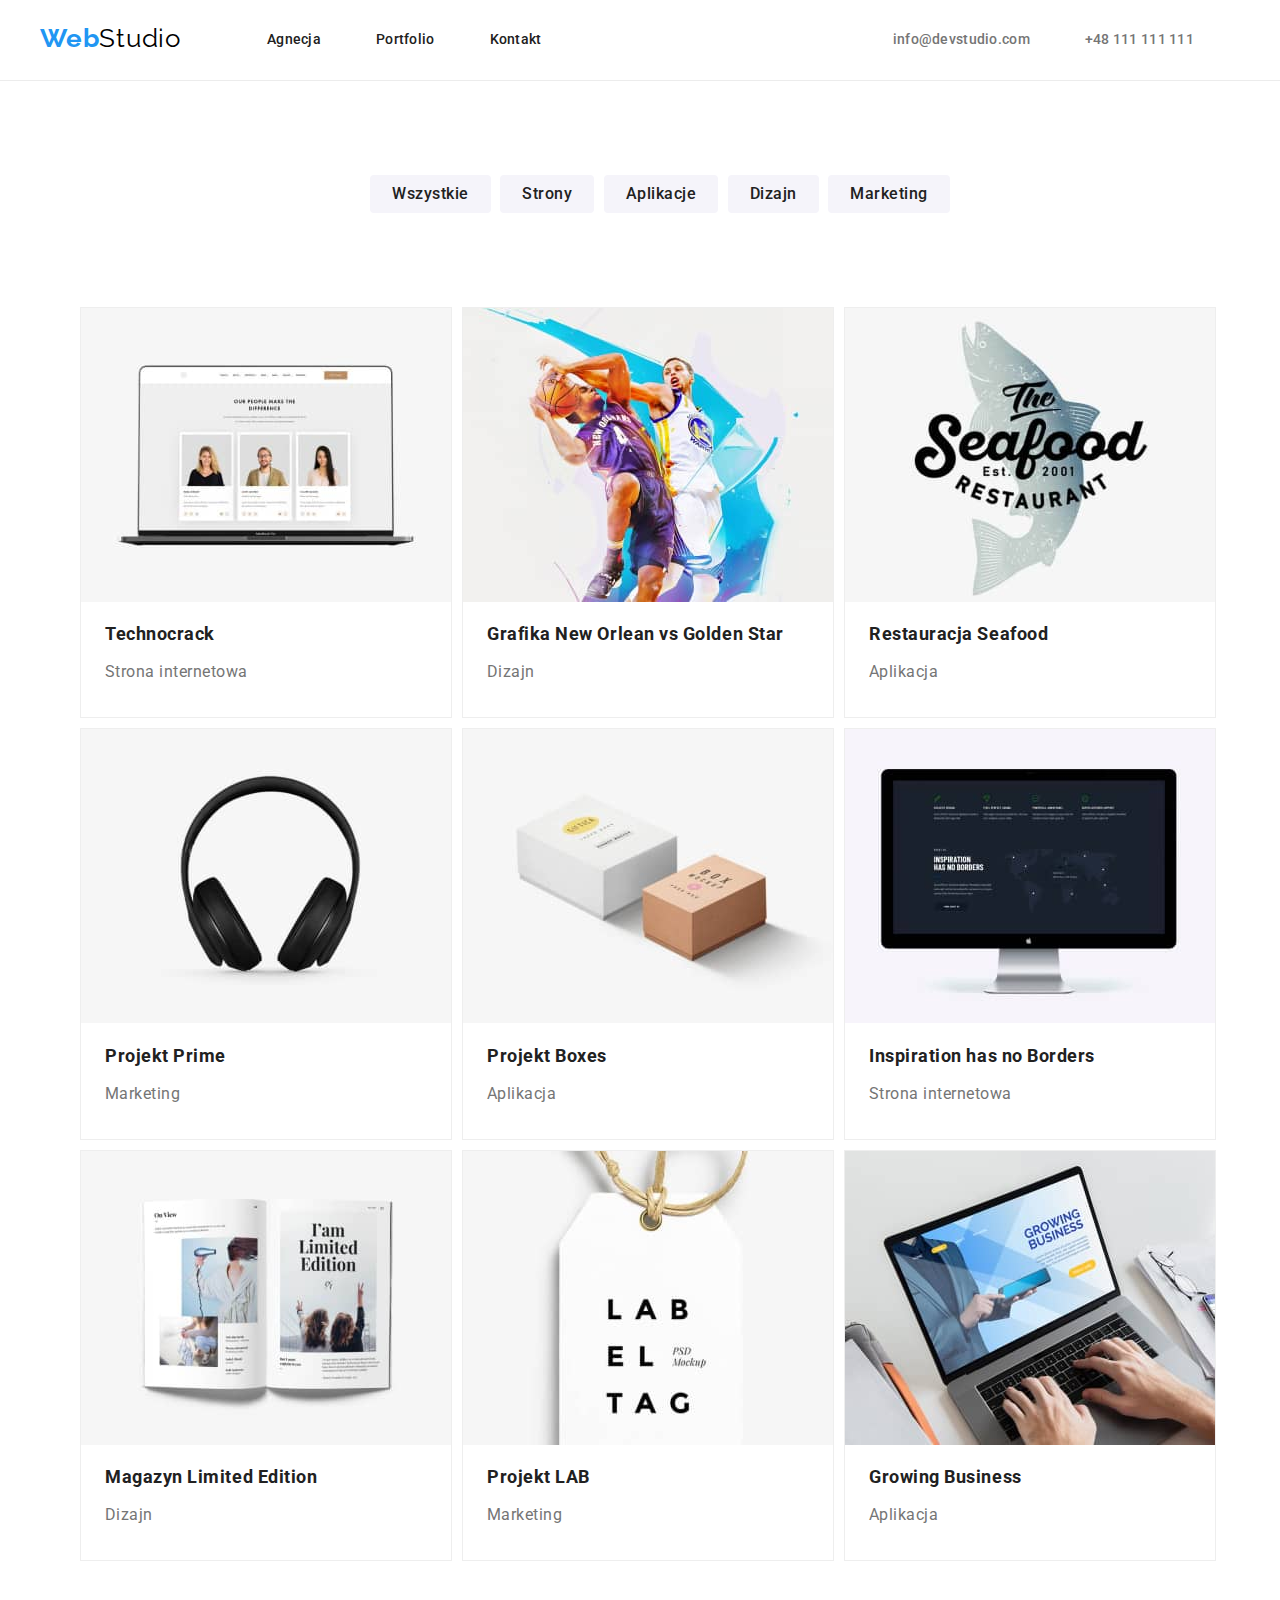
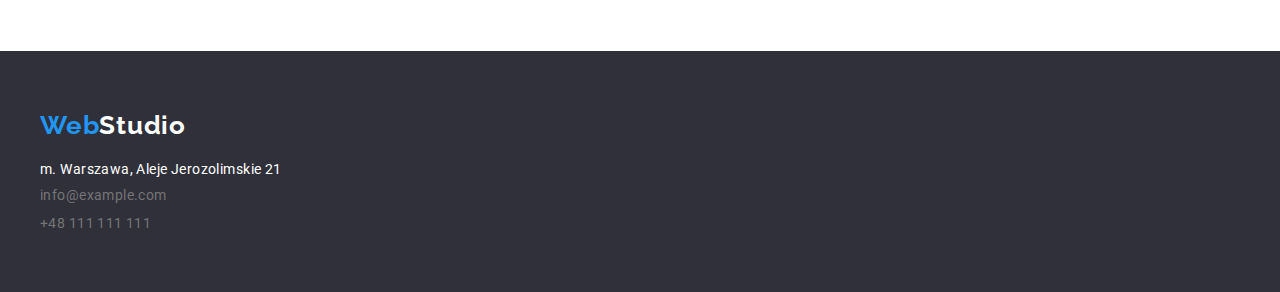
==== commit f74ba723: "Update index.html" ====
--- a/portfolio.html
+++ b/portfolio.html
@@ -37,6 +37,7 @@
                 </li>
               </ul>
             </nav>
+
             <div>
               <ul class="menu">
                 <li>
@@ -173,12 +174,12 @@
         <address>
           <p class="address1">m. Warszawa, Aleje Jerozolimskie 21</p>
           <ul class="list4">
-            <li>
+            <li class="footerlink">
               <a class="link3" href="mailto:info@example.com"
                 >info@example.com</a
               >
             </li>
-            <li>
+            <li class="footerlink">
               <a class="link3" href="tel:+48111111111">+48 111 111 111</a>
             </li>
           </ul>
--- a/css/style.css
+++ b/css/style.css
@@ -1,5 +1,3 @@
-/*! modern-normalize v1.1.0 | MIT License | https://github.com/sindresorhus/modern-normalize */
-/* *,
 ::after,
 ::before {
   box-sizing: border-box;
@@ -111,18 +109,17 @@
 }
 summary {
   display: list-item;
-} */
-
+}
+
+::after,
+::before {
+  margin: 0;
+  padding: 0;
+}
 body {
   font-family: "Roboto", sans-serif;
   color: var(--logo1-color);
   margin: 0;
-}
-
-::after,
-::before {
-  margin: 0;
-  padding: 0;
 }
 
 .container {
@@ -130,10 +127,6 @@
   width: 100%;
   max-width: 1200px;
   padding: 0 15px;
-}
-
-.section {
-  padding: 94px 0;
 }
 
 :root {
@@ -204,14 +197,16 @@
   display: flex;
   flex-grow: 1;
   justify-content: space-between;
+  gap: 9px;
 }
 
 .list1 {
   list-style-type: none;
   display: flex;
-  /* flex-grow: 1; */
   justify-content: space-between;
   gap: 30px;
+  margin: 0;
+  padding: 0;
 }
 
 .list2 {
@@ -220,11 +215,16 @@
   flex-grow: 1;
   justify-content: space-between;
   gap: 30px;
+  margin: 0;
+  padding: 0;
 }
 
 .list4 {
   list-style-type: none;
-  padding: 0%;
+  padding: 0;
+  /* margin: 0; */
+  margin-top: 9px;
+  margin-bottom: 0;
 }
 
 .section5 {
@@ -302,8 +302,9 @@
   letter-spacing: 0.06em;
   color: var(--main-color);
   text-align: center;
-  margin-top: auto;
-  padding-top: 200px;
+  margin: auto;
+  padding-top: 106px;
+  padding-bottom: 30px;
 }
 
 .section1 {
@@ -315,23 +316,22 @@
   font-family: "Roboto", sans-serif;
   background-color: var(--main2-color);
   color: var(--main-color);
+  border: none;
+  cursor: pointer;
+  box-shadow: var(--box-shadow);
+  border-radius: 4px;
   font-weight: 700;
   font-size: 16px;
+  line-height: 1.88;
   letter-spacing: 0.06em;
-  text-align: center;
-  /* width: 200px;
-  height: 50px; */
-  padding: 10px 41px 10px 41px;
-  /* margin: 30px 500px 200px 500px; */
+  margin-bottom: 106px;
+  text-align: center;
   margin-left: auto;
   margin-right: auto;
   display: block;
-  border: none;
-  /* display: inline-block; */
-  cursor: pointer;
-  box-shadow: var(--box-shadow);
-  border-radius: 4px;
-}
+  padding: 10px 41px 10px 42px;
+}
+
 .buttonmain:active {
   background-color: var(--button-active-color);
 }
@@ -367,17 +367,19 @@
   text-align: center;
   letter-spacing: 0.03em;
   color: var(--link1-color);
-  /* padding-top: 94px; */
 }
 
 .section3 {
   background-color: var(--main-color);
-  padding: 94px 0;
+  padding: 0 0 94px 0;
+  margin: 0;
 }
 
 .section4 {
   background-color: var(--background2-color);
   padding: 94px 0;
+  /* padding: 94px 0 0 0; */
+  /* margin: 0; */
 }
 
 .list3 {
@@ -394,7 +396,6 @@
   box-shadow: var(--box-shadow2);
   border-radius: 0px 0px 4px 4px;
   padding-bottom: 30px;
-  /* flex-basis: calc((100% - 60px) / 4);  */
 }
 
 .psection4 {
@@ -404,6 +405,7 @@
   text-align: center;
   letter-spacing: 0.03em;
   margin: 0;
+  padding-top: 10px;
 }
 
 .h3center {
@@ -411,7 +413,6 @@
   font-size: 16px;
   letter-spacing: 0.03em;
   text-align: center;
-  margin: 0;
 }
 
 .footercomponents {
@@ -447,6 +448,13 @@
   letter-spacing: 0.03em;
   color: var(--link2-color);
   text-decoration: none;
+  /* margin-top: 9px; */
+  /* padding-top: 9px;
+  padding-bottom: 9px; */
+}
+
+.footerlink {
+  margin-top: 9px;
 }
 
 .address1 {
@@ -455,7 +463,10 @@
   font-size: 14px;
   letter-spacing: 0.03em;
   color: var(--main-color);
-  padding-top: 20px;
+  /* padding-top: 20px; */
+  /* padding-bottom: 9px; */
+  margin-top: 20px;
+  margin-bottom: 0px;
 }
 
 .buttonlist {
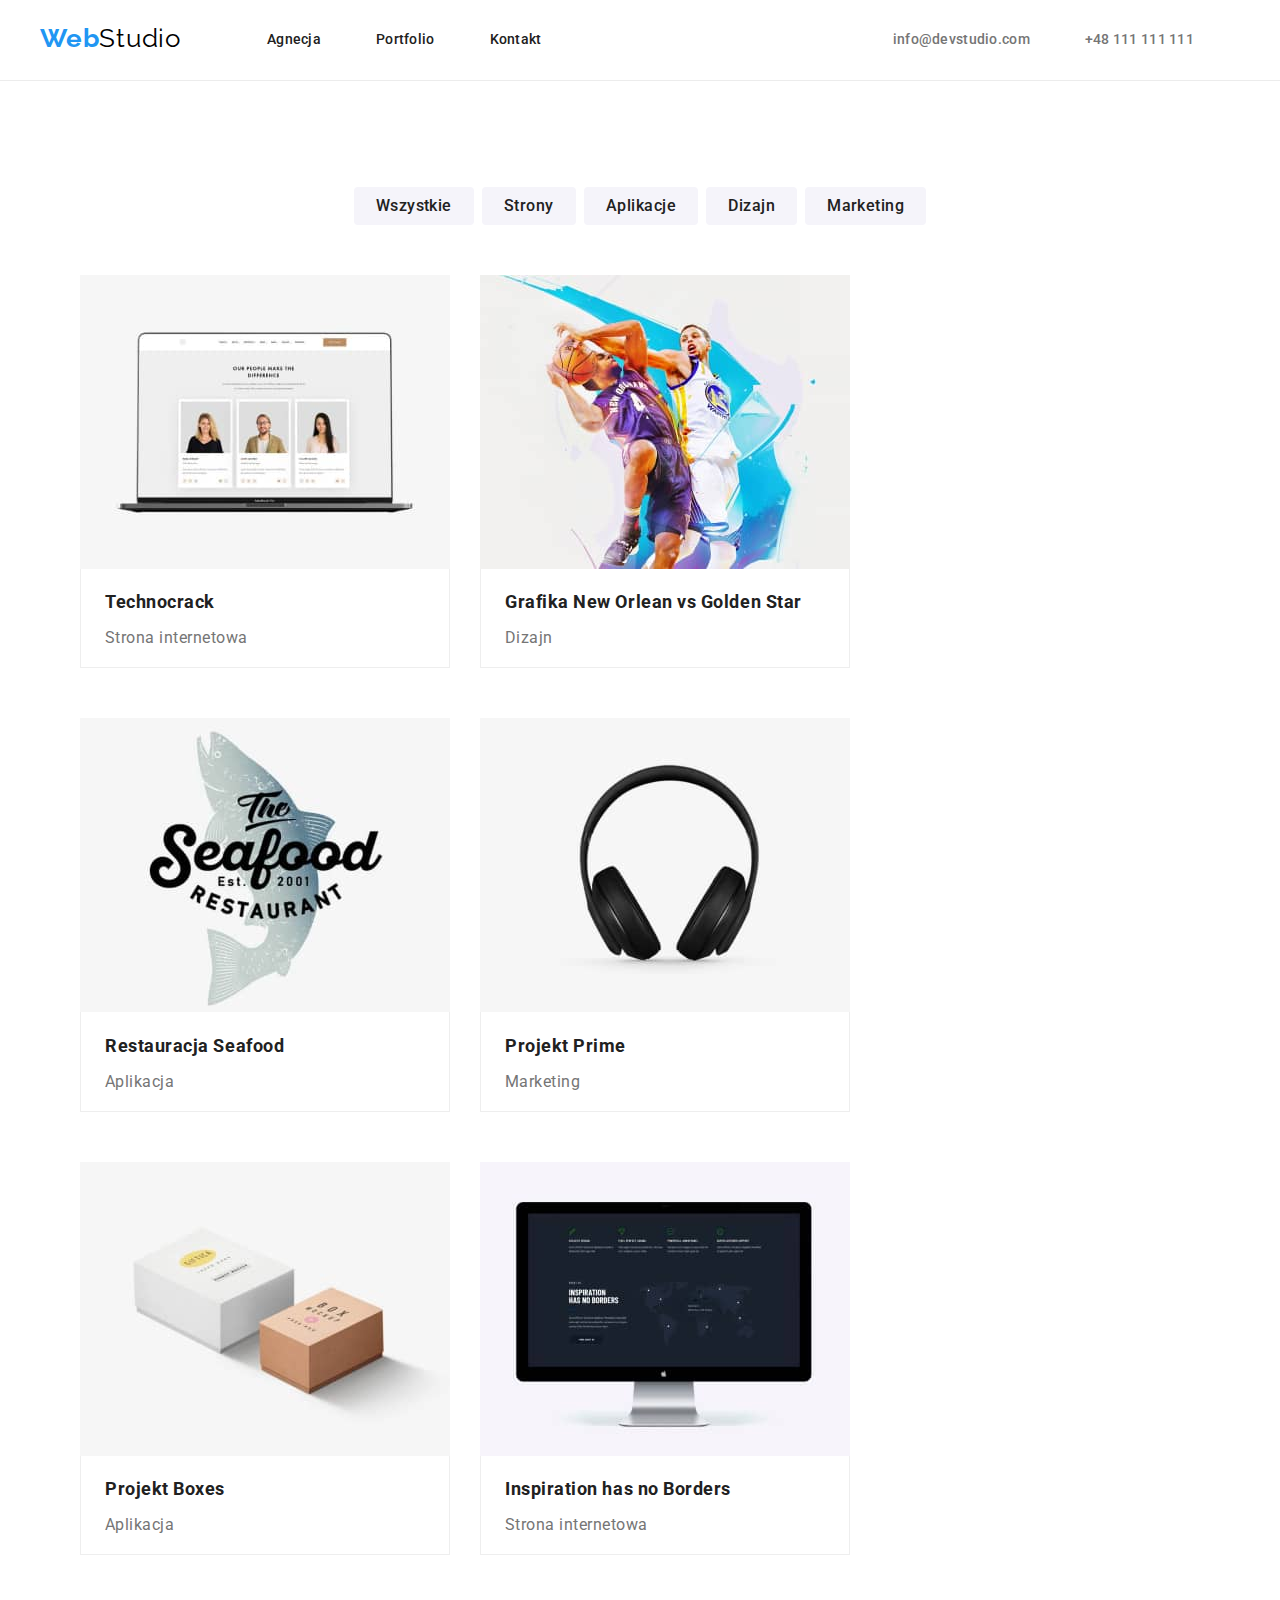
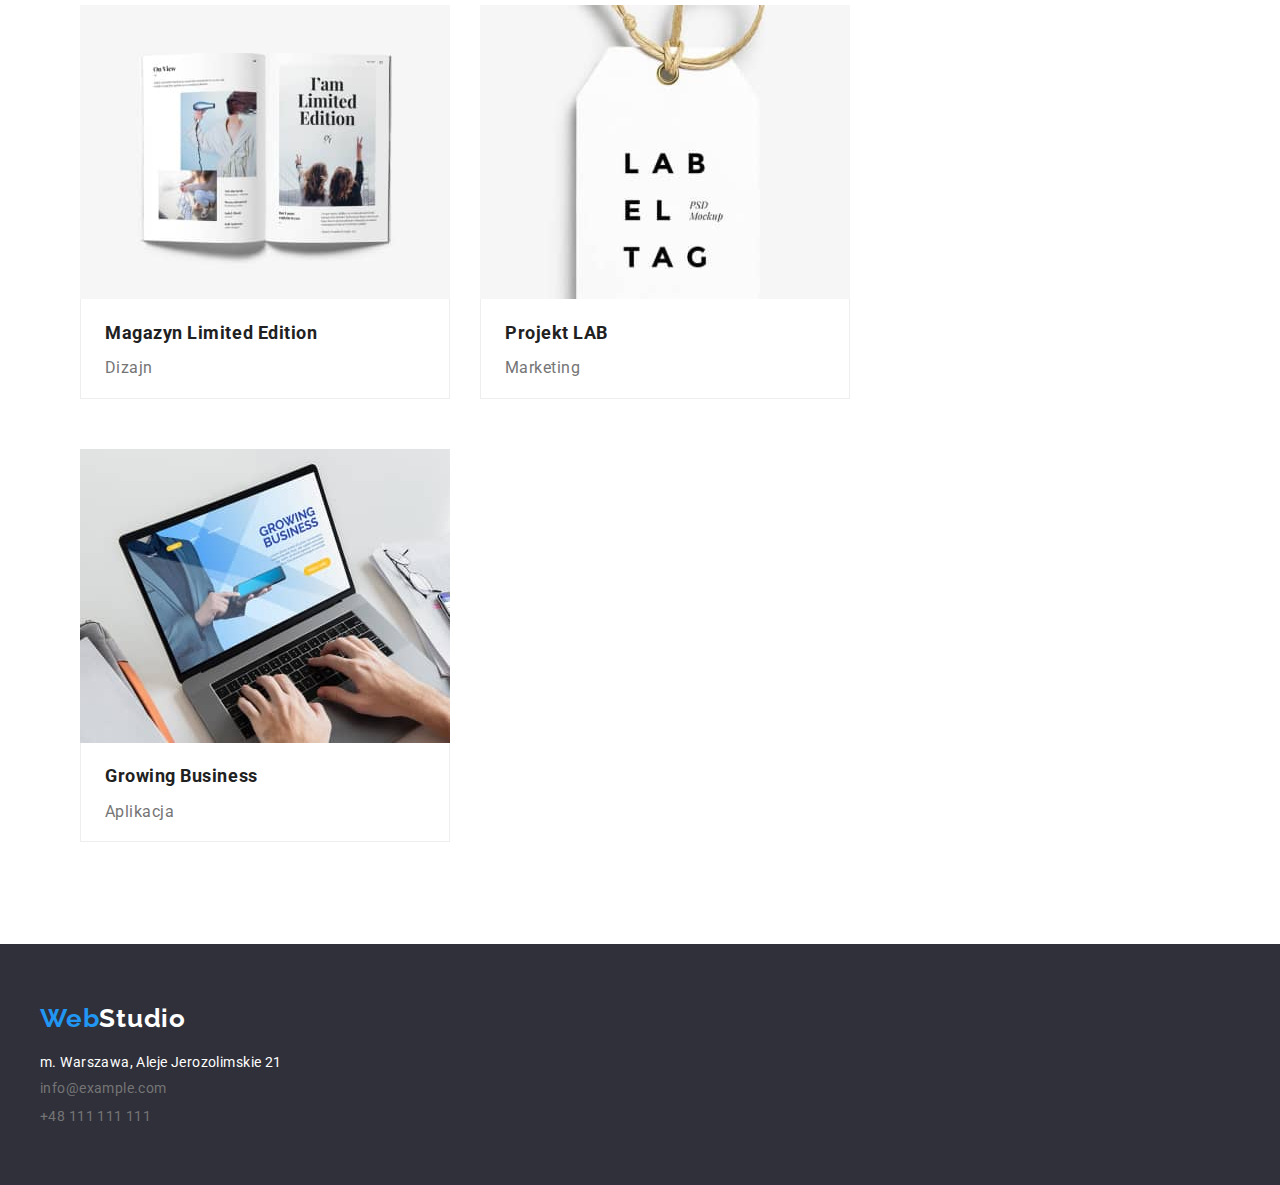
==== commit d9b306ca: "Update amendments v.2" ====
--- a/portfolio.html
+++ b/portfolio.html
@@ -58,7 +58,7 @@
     <main>
       <section class="section">
         <div class="container">
-          <ul class="list5">
+          <ul class="list5 section-buttons">
             <li><button class="buttonlist" type="button">Wszystkie</button></li>
             <li><button class="buttonlist" type="button">Strony</button></li>
             <li><button class="buttonlist" type="button">Aplikacje</button></li>
@@ -67,6 +67,7 @@
           </ul>
         </div>
       </section>
+
       <section class="section5">
         <div class="container">
           <!-- ukryć nazwę -->
@@ -79,8 +80,10 @@
                 height="294"
                 alt="przykładowy projekt strony wyświetlany na ekranie laptopa"
               />
-              <h3 class="h3portfolio">Technocrack</h3>
-              <p class="psection5">Strona internetowa</p>
+              <div class="borderportfolio">
+                <h3 class="h3portfolio">Technocrack</h3>
+                <p class="psection5">Strona internetowa</p>
+              </div>
             </li>
             <li class="lioffer">
               <img
@@ -89,8 +92,10 @@
                 height="294"
                 alt="dwóch koszykarzy walczących o piłkę"
               />
-              <h3 class="h3portfolio">Grafika New Orlean vs Golden Star</h3>
-              <p class="psection5">Dizajn</p>
+              <div class="borderportfolio">
+                <h3 class="h3portfolio">Grafika New Orlean vs Golden Star</h3>
+                <p class="psection5">Dizajn</p>
+              </div>
             </li>
             <li class="lioffer">
               <img
@@ -99,8 +104,10 @@
                 height="294"
                 alt="logo restauracji przedstawiające rybę i nazwę Seafood"
               />
-              <h3 class="h3portfolio">Restauracja Seafood</h3>
-              <p class="psection5">Aplikacja</p>
+              <div class="borderportfolio">
+                <h3 class="h3portfolio">Restauracja Seafood</h3>
+                <p class="psection5">Aplikacja</p>
+              </div>
             </li>
             <li class="lioffer">
               <img
@@ -109,8 +116,10 @@
                 height="294"
                 alt="czarne słuchawki bezprzewodowe"
               />
-              <h3 class="h3portfolio">Projekt Prime</h3>
-              <p class="psection5">Marketing</p>
+              <div class="borderportfolio">
+                <h3 class="h3portfolio">Projekt Prime</h3>
+                <p class="psection5">Marketing</p>
+              </div>
             </li>
             <li class="lioffer">
               <img
@@ -119,8 +128,10 @@
                 height="294"
                 alt="dwa pudełka, jedno białe, drugie brązowe"
               />
-              <h3 class="h3portfolio">Projekt Boxes</h3>
-              <p class="psection5">Aplikacja</p>
+              <div class="borderportfolio">
+                <h3 class="h3portfolio">Projekt Boxes</h3>
+                <p class="psection5">Aplikacja</p>
+              </div>
             </li>
             <li class="lioffer">
               <img
@@ -129,8 +140,10 @@
                 height="294"
                 alt="monitor komputerowy"
               />
-              <h3 class="h3portfolio">Inspiration has no Borders</h3>
-              <p class="psection5">Strona internetowa</p>
+              <div class="borderportfolio">
+                <h3 class="h3portfolio">Inspiration has no Borders</h3>
+                <p class="psection5">Strona internetowa</p>
+              </div>
             </li>
             <li class="lioffer">
               <img
@@ -139,8 +152,10 @@
                 height="294"
                 alt="przykładowa rozkładówka katalogu"
               />
-              <h3 class="h3portfolio">Magazyn Limited Edition</h3>
-              <p class="psection5">Dizajn</p>
+              <div class="borderportfolio">
+                <h3 class="h3portfolio">Magazyn Limited Edition</h3>
+                <p class="psection5">Dizajn</p>
+              </div>
             </li>
             <li class="lioffer">
               <img
@@ -149,8 +164,10 @@
                 height="294"
                 alt="biała zawieszka z czarnymi literami"
               />
-              <h3 class="h3portfolio">Projekt LAB</h3>
-              <p class="psection5">Marketing</p>
+              <div class="borderportfolio">
+                <h3 class="h3portfolio">Projekt LAB</h3>
+                <p class="psection5">Marketing</p>
+              </div>
             </li>
             <li class="lioffer">
               <img
@@ -159,13 +176,16 @@
                 height="294"
                 alt="ujęcie dłoni piszących po klawiaturze laptopa"
               />
-              <h3 class="h3portfolio">Growing Business</h3>
-              <p class="psection5">Aplikacja</p>
+              <div class="borderportfolio">
+                <h3 class="h3portfolio">Growing Business</h3>
+                <p class="psection5">Aplikacja</p>
+              </div>
             </li>
           </ul>
         </div>
       </section>
     </main>
+
     <footer class="footercomponents">
       <div class="container">
         <a class="logo2" href="./index.html" title="WebStudio"
--- a/css/style.css
+++ b/css/style.css
@@ -228,32 +228,41 @@
 }
 
 .section5 {
-  margin-bottom: 90px;
+  margin-bottom: 82px;
+  /* padding: 0 0 94px 0;
+  margin: 0; */
 }
 
 .section-buttons {
+  padding: 106px 0 34px;
 }
 
 .list5 {
   list-style-type: none;
   display: flex;
   justify-content: center;
-  gap: calc(5% / 5);
-  margin: 94px;
+  gap: 8px;
+  margin: 0;
 }
 
 .list6 {
   list-style-type: none;
   display: flex;
   flex-wrap: wrap;
-  gap: 10px;
+  gap: 30px;
 }
 
 .lioffer {
   background: var(--main-color);
-  border: 1px solid var(--border-color);
   padding-bottom: 20px;
   flex-basis: calc((100% - 60px) / 3);
+}
+
+.borderportfolio {
+  border-left: 1px solid var(--border-color);
+  border-bottom: 1px solid var(--border-color);
+  border-right: 1px solid var(--border-color);
+  margin-top: -5px;
 }
 
 .h3portfolio {
@@ -262,6 +271,9 @@
   letter-spacing: 0.03em;
   text-align: left;
   padding-left: 24px;
+  padding-top: 24px;
+  padding-bottom: 16px;
+  margin: 0;
 }
 
 .psection5 {
@@ -271,6 +283,8 @@
   letter-spacing: 0.03em;
   text-align: left;
   padding-left: 24px;
+  padding-bottom: 20px;
+  margin: 0;
 }
 
 .link1 {
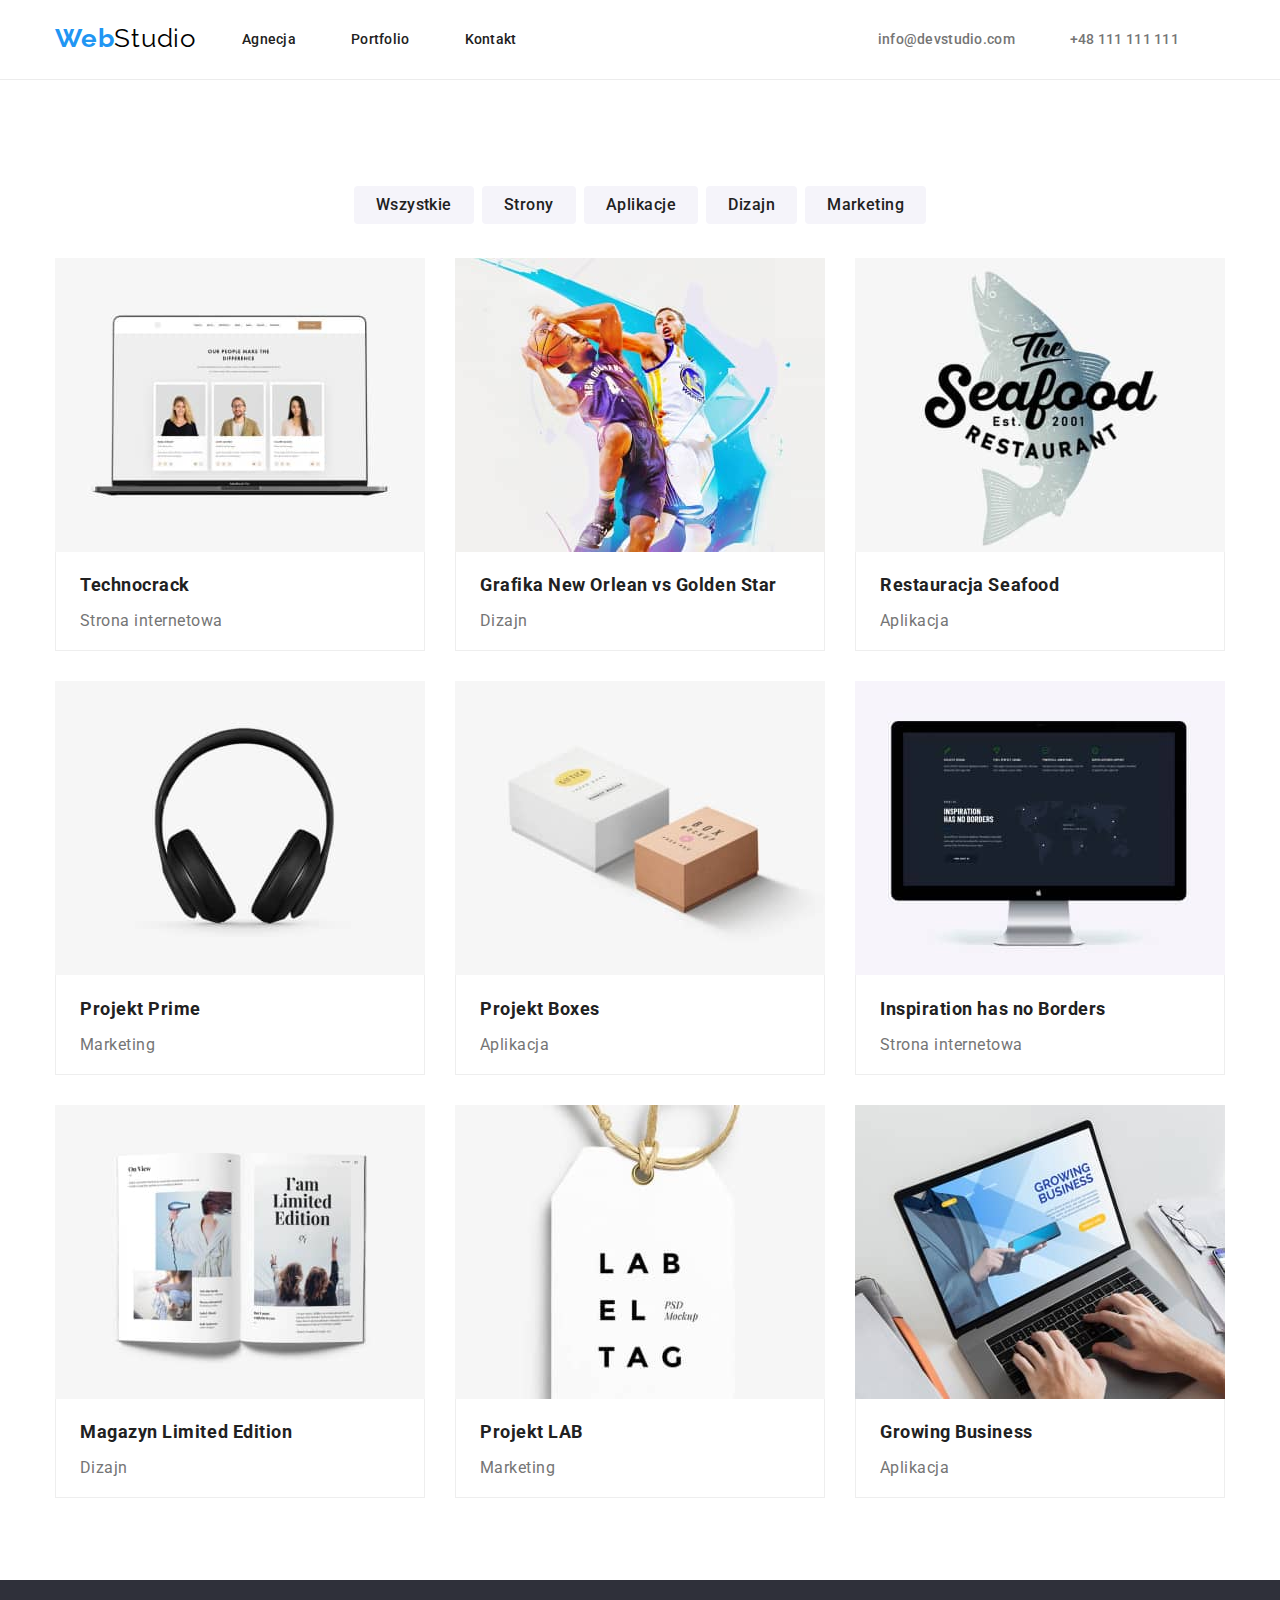
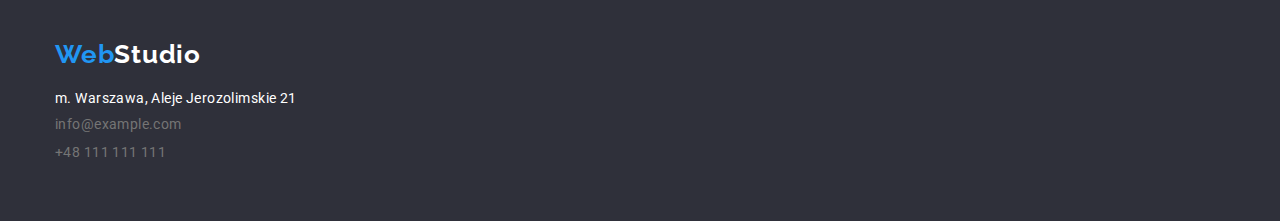
==== commit d87ea8b0: "Update index.html" ====
--- a/portfolio.html
+++ b/portfolio.html
@@ -4,6 +4,11 @@
     <meta charset="UTF-8" />
     <meta http-equiv="X-UA-Compatible" content="IE=edge" />
     <meta name="viewport" content="width=device-width, initial-scale=1.0" />
+    <link
+      rel="stylesheet"
+      href="https://cdnjs.cloudflare.com/ajax/libs/modern-normalize/1.0.0/modern-normalize.min.css"
+    />
+    <link rel="stylesheet" href="/css/modern-normalize.min.css" />
     <link rel="stylesheet" />
     <title>Zadanie domowe studentów #1</title>
     <link rel="preconnect" href="https://fonts.googleapis.com" />
--- a/css/style.css
+++ b/css/style.css
@@ -1,121 +1,10 @@
-::after,
-::before {
-  box-sizing: border-box;
-}
-html {
-  -moz-tab-size: 4;
-  tab-size: 4;
-}
-html {
-  line-height: 1.15;
-  -webkit-text-size-adjust: 100%;
-}
-body {
-  margin: 0;
-}
-body {
-  font-family: system-ui, -apple-system, "Segoe UI", Roboto, Helvetica, Arial,
-    sans-serif, "Apple Color Emoji", "Segoe UI Emoji";
-}
-hr {
-  height: 0;
-  color: inherit;
-}
-abbr[title] {
-  text-decoration: underline dotted;
-}
-b,
-strong {
-  font-weight: bolder;
-}
-code,
-kbd,
-pre,
-samp {
-  font-family: ui-monospace, SFMono-Regular, Consolas, "Liberation Mono", Menlo,
-    monospace;
-  font-size: 1em;
-}
-small {
-  font-size: 80%;
-}
-sub,
-sup {
-  font-size: 75%;
-  line-height: 0;
-  position: relative;
-  vertical-align: baseline;
-}
-sub {
-  bottom: -0.25em;
-}
-sup {
-  top: -0.5em;
-}
-table {
-  text-indent: 0;
-  border-color: inherit;
-}
-button,
-input,
-optgroup,
-select,
-textarea {
-  font-family: inherit;
-  font-size: 100%;
-  line-height: 1.15;
-  margin: 0;
-}
-button,
-select {
-  text-transform: none;
-}
-[type="button"],
-[type="reset"],
-[type="submit"],
-button {
-  -webkit-appearance: button;
-}
-::-moz-focus-inner {
-  border-style: none;
-  padding: 0;
-}
-:-moz-focusring {
-  outline: 1px dotted ButtonText;
-}
-:-moz-ui-invalid {
-  box-shadow: none;
-}
-legend {
-  padding: 0;
-}
-progress {
-  vertical-align: baseline;
-}
-::-webkit-inner-spin-button,
-::-webkit-outer-spin-button {
-  height: auto;
-}
-[type="search"] {
-  -webkit-appearance: textfield;
-  outline-offset: -2px;
-}
-::-webkit-search-decoration {
-  -webkit-appearance: none;
-}
-::-webkit-file-upload-button {
-  -webkit-appearance: button;
-  font: inherit;
-}
-summary {
-  display: list-item;
-}
-
-::after,
-::before {
-  margin: 0;
-  padding: 0;
-}
+*,
+*::after,
+*::before {
+  margin: 0;
+  padding: 0;
+}
+
 body {
   font-family: "Roboto", sans-serif;
   color: var(--logo1-color);
@@ -222,15 +111,12 @@
 .list4 {
   list-style-type: none;
   padding: 0;
-  /* margin: 0; */
   margin-top: 9px;
   margin-bottom: 0;
 }
 
 .section5 {
-  margin-bottom: 82px;
-  /* padding: 0 0 94px 0;
-  margin: 0; */
+  margin-bottom: 52px;
 }
 
 .section-buttons {
@@ -249,13 +135,14 @@
   list-style-type: none;
   display: flex;
   flex-wrap: wrap;
+  padding-left: 0;
+  padding-bottom: 30px;
   gap: 30px;
+  margin: auto;
 }
 
 .lioffer {
   background: var(--main-color);
-  padding-bottom: 20px;
-  flex-basis: calc((100% - 60px) / 3);
 }
 
 .borderportfolio {
@@ -351,7 +238,6 @@
 }
 
 .section2 {
-  /* margin-top: 94px; */
   background-color: var(--main-color);
   padding: 94px 0;
 }
@@ -372,8 +258,6 @@
   font-size: 14px;
   letter-spacing: 0.03em;
   color: var(--link2-color);
-  /* text-align: justify; */
-  /* padding-top: 10px; */
 }
 
 .h2components {
@@ -381,6 +265,7 @@
   text-align: center;
   letter-spacing: 0.03em;
   color: var(--link1-color);
+  padding-bottom: 50px;
 }
 
 .section3 {
@@ -392,8 +277,6 @@
 .section4 {
   background-color: var(--background2-color);
   padding: 94px 0;
-  /* padding: 94px 0 0 0; */
-  /* margin: 0; */
 }
 
 .list3 {
@@ -462,9 +345,6 @@
   letter-spacing: 0.03em;
   color: var(--link2-color);
   text-decoration: none;
-  /* margin-top: 9px; */
-  /* padding-top: 9px;
-  padding-bottom: 9px; */
 }
 
 .footerlink {
@@ -477,8 +357,6 @@
   font-size: 14px;
   letter-spacing: 0.03em;
   color: var(--main-color);
-  /* padding-top: 20px; */
-  /* padding-bottom: 9px; */
   margin-top: 20px;
   margin-bottom: 0px;
 }
